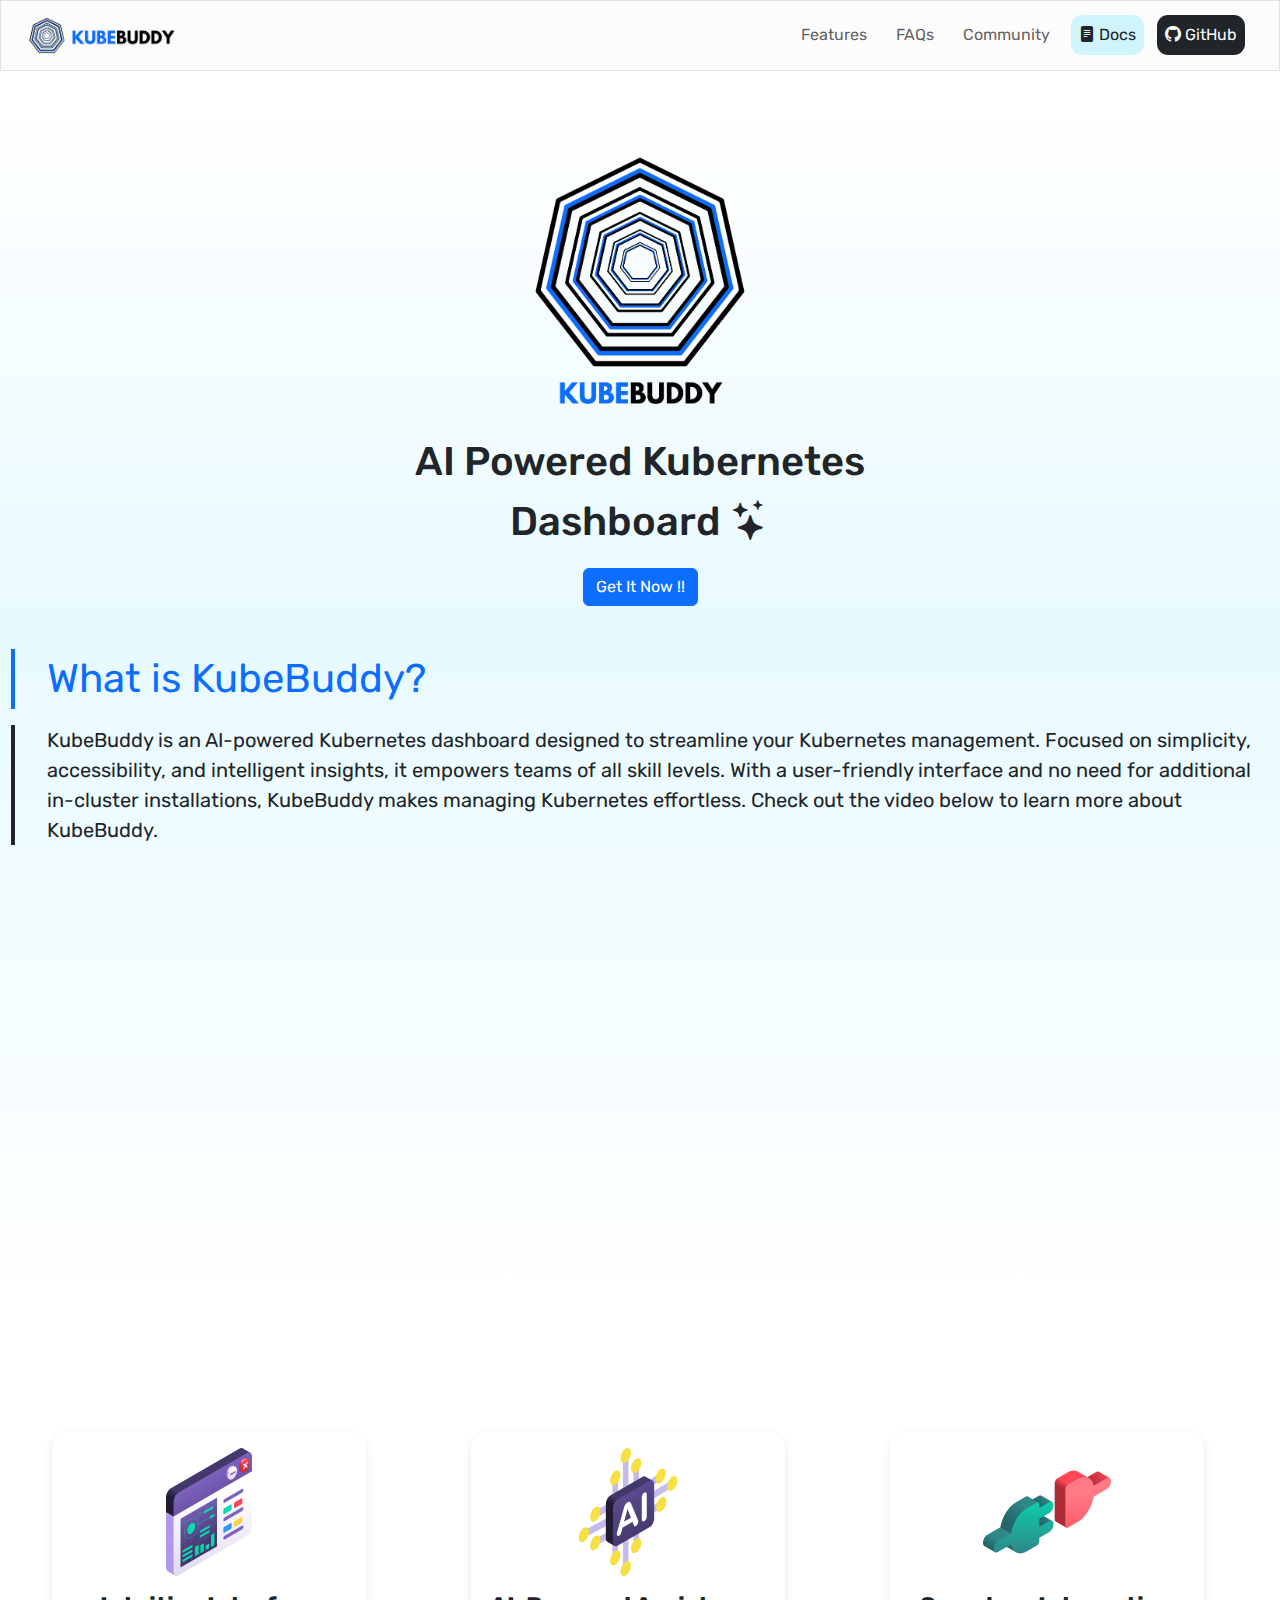
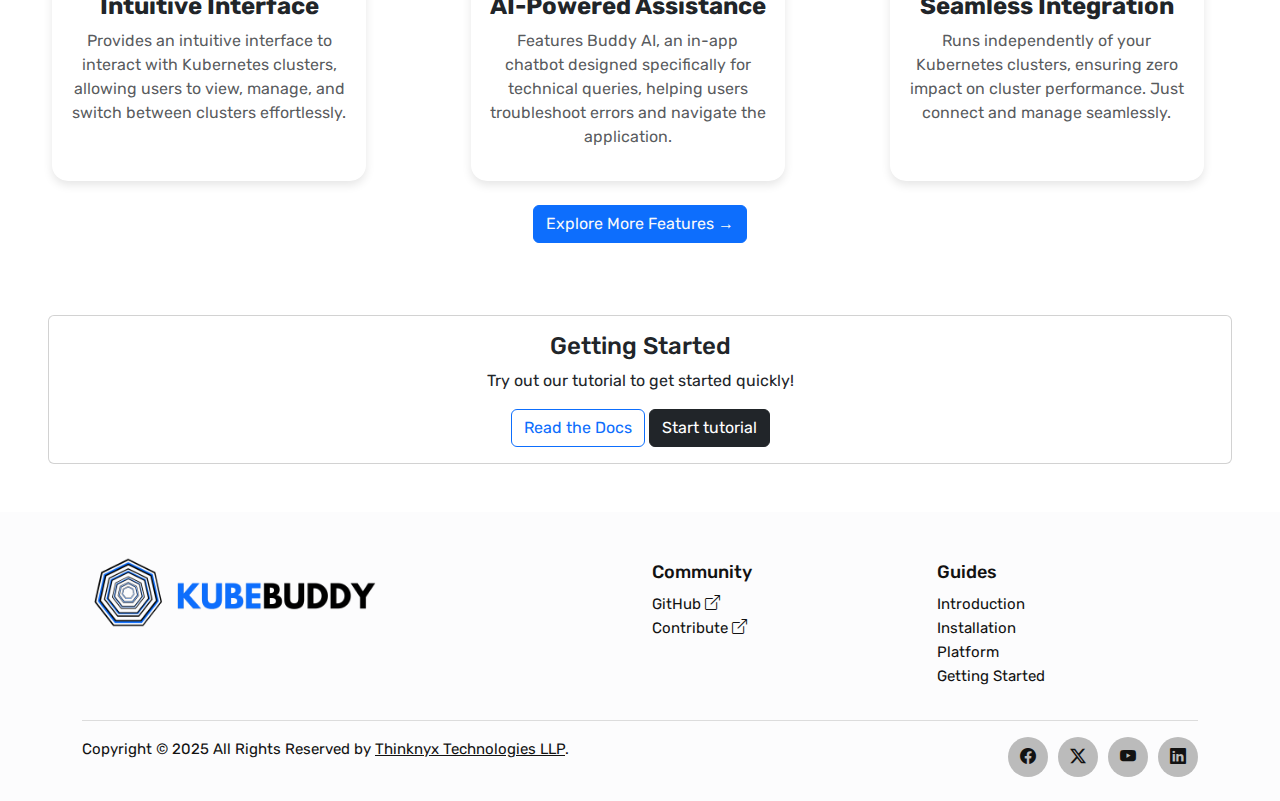
==== index.html @ 3a0cb21c "Updated web content." ====
<!DOCTYPE html>
<html lang="en">
<head>
    <meta charset="UTF-8" />
    <meta name="viewport" content="width=device-width, initial-scale=1.0" />
    <meta name="description"
        content="KubeBuddy is an AI-powered Kubernetes dashboard focused on simplicity and accessibility. It offers a clean UI without extra cluster installations and provides AI-driven error checks and suggestions.">
    <meta name="robots" content="index, docs">
    
    <meta property="og:url" content="https://kubebuddy.org/">
    <meta property="og:title" content="KubeBuddy">
    <meta property="og:description"
        content="KubeBuddy is an AI-powered Kubernetes dashboard focused on simplicity and accessibility. It offers a clean UI without extra cluster installations and provides AI-driven error checks and suggestions.">
    <meta property="og:type" content="website">
    <meta property="og:image" content="/KubeBuddy-no-title">
    <meta property="og:image:type" content="image/png">
    <meta property="og:image:width" content="2000">
    <meta property="og:image:height" content="1000">
    <title>KubeBuddy</title>
    
    <!-- Bootstrap CSS -->
    <link href="https://cdn.jsdelivr.net/npm/bootstrap@5.3.0/dist/css/bootstrap.min.css" rel="stylesheet">
    <!-- Bootstrap Icons -->
    <link rel="stylesheet" href="https://cdn.jsdelivr.net/npm/bootstrap-icons@1.11.3/font/bootstrap-icons.css">
    <!-- Custom CSS -->
    <link rel="stylesheet" href="./css/styles.css">
    <!-- Favicon -->
    <link rel="icon" href="./images/kb.png">
    
</head>
<body>
    
    <!-- Navbar -->
    <nav class="navbar navbar-expand-lg fixed-top border">
        <div class="container-fluid">
          <a class="navbar-brand" href="/">
            <img src="./images/logo-hz.png" alt="KubeBuddy" width="165" style="padding-left: .5em ;">
          </a>
          <button class="navbar-toggler" type="button" data-bs-toggle="offcanvas" data-bs-target="#offcanvasNavbar" aria-controls="offcanvasNavbar" aria-label="Toggle navigation">
            <span class="navbar-toggler-icon"></span>
          </button>
          <div class="offcanvas offcanvas-end" tabindex="-1" id="offcanvasNavbar" aria-labelledby="offcanvasNavbarLabel">
            <div class="offcanvas-header">
              <h5 class="offcanvas-title" id="offcanvasNavbarLabel"><span class="text-primary">Kube</span>Buddy</h5>
              <button type="button" class="btn-close" data-bs-dismiss="offcanvas" aria-label="Close"></button>
            </div>
            <div class="offcanvas-body">
              <ul class="navbar-nav justify-content-end flex-grow-1 pe-3">
                <li class="nav-item">
                  <a class="nav-link" href="features">Features</a>
                </li>
                <li class="nav-item">
                    <a class="nav-link" href="faqs">FAQs</a>
                </li>
                <li class="nav-item">
                    <a class="nav-link" href="community">Community</a>
                </li>
                <li class="nav-item docs bg-info-subtle">
                    <a href="docs" class="nav-link text-dark">
                        <i class="bi bi-file-text-fill"></i> Docs
                    </a>
                </li>
                <li class="nav-item github">
                    <a href="https://github.com/kubebuddy" target="_blank" class="nav-link text-light">
                        <i class="bi bi-github"></i> GitHub
                    </a>
                </li>
              </ul>
            </div>
          </div>
        </div>
    </nav>

    <!-- Section Info -->
    <div class="hero d-flex flex-column align-items-center">
        <div class="landing-logo col-12 col-md-6">
            <img src="./images/logo-vt.png" alt="KubeBuddy Logo" class="img-fluid">
        </div>
        <div class="landing-text col-12 col-md-6 d-flex justify-content-center flex-column align-items-center">
            <p class="text-center fs-1 fw-medium">
                AI Powered Kubernetes Dashboard <i class="bi bi-stars"></i>
            </p>
            
            <!-- <a href="https://github.com/kubebuddy/kubebuddy" class="btn btn-primary">Get It Now !!</a> -->
            <a href="#" class="btn btn-primary">Get It Now !!</a>
        </div>
    </div>
    <div class="information">
        <div class="content">
            <p class="text-primary fs-1 text-start">
                What is KubeBuddy?
            </p>
            <p class="text-start fs-5">
                KubeBuddy is an AI-powered Kubernetes dashboard designed to streamline your Kubernetes management. Focused on simplicity, accessibility, and intelligent insights, it empowers teams of all skill levels. With a user-friendly interface and no need for additional in-cluster installations, KubeBuddy makes managing Kubernetes effortless. Check out the video below to learn more about KubeBuddy.
            </p>
        </div>
        <div class="video-container" id="#video">
            <iframe width="700" height="400" src="https://www.youtube.com/embed/hSxQl-pWdC4?si=wjVl1HzQKHLx1uyA" title="YouTube video player" allowfullscreen></iframe>
        </div>
    </div>
  
    <!-- Features -->

    <br><br>
    
    <div id="features" class="container-fluid w-100 text-center py-4" style="background-color: #fff;">
      <div class="row flex flex-row justify-content-around w-100">
          <div class="col-md-3 mx-3 p-3 feature-card gradient m-4">
              <img src="./images/interface.png" alt="Intuitive Interface" class="features-img mb-3" style="width: 8rem;" />
              <h4 class="fw-bold">Intuitive Interface</h4>
              <p class="text-muted">
                  Provides an intuitive interface to interact with Kubernetes clusters, allowing users to view, manage, and switch between clusters effortlessly.
              </p>
          </div>
          <div class="col-md-3 mx-3 p-3 feature-card gradient m-4">
              <img src="./images/artificial-intelligence.png" alt="AI Assistance" class="features-img mb-3" style="width: 8rem;" />
              <h4 class="fw-bold">AI-Powered Assistance</h4>
              <p class="text-muted">
                  Features Buddy AI, an in-app chatbot designed specifically for technical queries, helping users troubleshoot errors and navigate the application.
              </p>
          </div>
          <div class="col-md-3 mx-3 p-3 feature-card gradient m-4">
              <img src="./images/connect.png" alt="Integration" class="features-img mb-3" style="width: 8rem;" />
              <h4 class="fw-bold">Seamless Integration</h4>
              <p class="text-muted">
                  Runs independently of your Kubernetes clusters, ensuring zero impact on cluster performance. Just connect and manage seamlessly.
              </p>
          </div>
      </div>
      <button class="btn btn-primary">
        <a href="features" class="text-decoration-none text-light">
          Explore More Features →
        </a>
      </button>
    </div>

    <div class="card text-center m-5">
      <div class="card-body">
        <h4 class="card-title">Getting Started</h4>
        <p class="card-text">Try out our tutorial to get started quickly!</p>
        <a href="docs" class="btn btn-outline-primary">Read the Docs</a>
        <a href="#video" class="btn btn-dark">Start tutorial</a>
      </div>
    </div>

    <!-- Site footer -->
    <footer class="site-footer">
      <div class="container">
        <div class="row">
          <div class="col-sm-12 col-md-6">
            <img src="./images/logo-hz.png" alt="" width="300">
          </div>

          <div class="col-xs-6 col-md-3">
            <h6>Community</h6>
            <ul class="footer-links">
              <li><a href="https://github.com/kubebuddy" target="_blank">GitHub <i class="bi bi-box-arrow-up-right"></i></a></li>
              <li><a href="https://github.com/kubebuddy/kubebuddy" target="_blank">Contribute <i class="bi bi-box-arrow-up-right"></i></a></li>
            </ul>
          </div>

          <div class="col-xs-6 col-md-3">
            <h6>Guides</h6>
            <ul class="footer-links">
              <li><a href="/docs/#introduction">Introduction</a></li>
              <li><a href="/docs/#installation">Installation</a></li>
              <li><a href="/docs/#platform">Platform</a></li>
              <li><a href="/docs/#getting-started">Getting Started</a></li>
            </ul>
          </div>
        </div>
        <hr>
      </div>
      <div class="container">
        <div class="row">
          <div class="col-md-8 col-sm-6 col-xs-12">
            <p class="copyright-text">Copyright &copy; 2025 All Rights Reserved by 
          <a href="https://thinknyx.com">Thinknyx Technologies LLP</a>.
            </p>
          </div>

          <div class="col-md-4 col-sm-6 col-xs-12">
            <ul class="social-icons">
              <li><a class="facebook" href="https://www.facebook.com/thinknyx"><i class="bi bi-facebook"></i></a></li>
              <li><a class="twitter" href="https://x.com/thinknyx"><i class="bi bi-twitter-x"></i></a></li>
              <li><a class="youtube" href="https://www.youtube.com/@thinknyxtechnologies7446"><i class="bi bi-youtube"></i></a></li>
              <li><a class="linkedin" href="https://in.linkedin.com/company/thinknyx-technologies"><i class="bi bi-linkedin"></i></a></li>   
            </ul>
          </div>
        </div>
      </div>
    </footer>

    <!-- Bootstrap JS Bundle (includes Popper) -->
    <script src="https://cdn.jsdelivr.net/npm/bootstrap@5.3.0/dist/js/bootstrap.bundle.min.js"></script>
    <!-- Custom JS -->
    <script src="./js/script.js"></script>
</body>
</html>
---- css/styles.css ----
/* CSS Variables for Colors */
@import url('https://fonts.googleapis.com/css2?family=League+Spartan:wght@100..900&family=Rubik:ital,wght@0,300..900;1,300..900&family=Titillium+Web:ital,wght@0,200;0,300;0,400;0,600;0,700;0,900;1,200;1,300;1,400;1,600;1,700&display=swap');


body {
    font-family: "Rubik", sans-serif;
    margin: 0;
    padding: 0;
    background-color: var(--bs-white);
    color: var(--bs-dark);
    font-size: 1rem;
    height: 100vh;
    
}

.navbar{
    background-color: var(--bs-light-bg-subtle);
    position: fixed;
    /* margin: 1em;
    border-radius: .6em; */
}

.github {
    background-color: var(--bs-dark);
    border-radius: .7em;
}
.docs {
    border-radius: .7em;
}

.nav-item{
    margin: .4em;
}
.nav-item a{
    padding: .5em;
}

li a:hover{
    font-weight: 500;
}

.hero{
    margin-top: 6rem;
    padding: 2rem;
    background: rgb(232,250,255);
    background: linear-gradient(0deg, rgba(232,250,255,1) 0%, rgba(255,255,255,1) 100%);
}


.landing-logo img{
    display: block;
    margin-left: auto;
    margin-right: auto;
    width: 50%;
}

.information {
    text-align: center;
    background: rgb(255,255,255,1); 
    background: linear-gradient(0deg, rgba(255,255,255,1) 0%, rgba(232,250,255) 100%);
}

.hero-all {
  padding: 2rem;
  margin-top: 8rem;
  text-align: center;
  background: rgb(232,250,255);
  background: linear-gradient(0deg, rgba(232,250,255,1) 0%, rgba(255,255,255,1) 100%);
}


.faqs{
  padding: 2rem 3rem;
  margin-bottom: 8rem;
  background: rgb(255,255,255,1); 
  background: linear-gradient(0deg, rgba(255,255,255,1) 0%, rgba(232,250,255) 100%);
}

.information .content{
    padding: .7rem;
}

.information .content p{
    padding-left: 2rem;
    border-left: 4px solid;
}


.video-container {
    display: flex;
    justify-content: center;
    align-items: center;
    height: 100%; 
    margin: 2rem;
}

/* Features */

.fetures-img {
  width: 8rem;
  height: 8rem;
  padding-bottom: 1rem;
}

.feature-card {
  background: white;
  border-radius: 1rem;
  box-shadow: 0 4px 10px rgba(0, 0, 0, 0.1);
  transition: transform 0.2s ease-in-out;
}
.feature-card:hover {
  transform: translateY(-5px);
  background: rgb(232,250,255);
  background: linear-gradient(0deg, rgba(232,250,255,1) 0%, rgba(255,255,255,1) 100%);
}

/* Community */
.hero-section {
  padding: 2rem;
  margin-top: 8rem;
  background: rgb(232,250,255);
  background: linear-gradient(0deg, rgba(232,250,255,1) 0%, rgba(255,255,255,1) 100%);
}

#about, #features-page{
  background: rgb(255,255,255,1); 
  background: linear-gradient(0deg, rgba(255,255,255,1) 0%, rgba(232,250,255) 100%);
}

/* Footer */

.site-footer
{
  background-color: var(--bs-light-bg-subtle);
  padding:45px 0 20px;
  font-size:15px;
  line-height:24px;
  color:#121212;
}
.site-footer hr
{
  border-top-color:#bbb;
  opacity:0.5
}
.site-footer hr.small
{
  margin:20px 0
}
.site-footer h6
{
  font-size: large;
  margin-top:5px;
}
.site-footer a
{
  color:#121212;
}
.site-footer a:hover
{
  color:#3366cc;
  text-decoration:none;
}
.footer-links
{
  padding-left:0;
  list-style:none
}
.footer-links li
{
  display:block
}
.footer-links a
{
  color:#121212;
  text-decoration:none;  
}
.footer-links a:active,.footer-links a:focus,.footer-links a:hover
{
  color:#3366cc;
  text-decoration:none;
}
.footer-links.inline li
{
  display:inline-block
}
.site-footer .social-icons
{
  text-align:right
}
.site-footer .social-icons a
{
  width:40px;
  height:40px;
  line-height:40px;
  margin-left:6px;
  margin-right:0;
  border-radius:100%;
  background-color:#bbb;
}
.copyright-text
{
  margin:0
}
@media (max-width:991px)
{
  .site-footer [class^=col-]
  {
    margin-bottom:30px
  }
}
@media (max-width:767px)
{
  .site-footer
  {
    padding-bottom:0
  }
  .site-footer .copyright-text,.site-footer .social-icons
  {
    text-align:center
  }
}
.social-icons
{
  padding-left:0;
  margin-bottom:0;
  list-style:none
}
.social-icons li
{
  display:inline-block;
  margin-bottom:4px
}
.social-icons li.title
{
  margin-right:15px;
  text-transform:uppercase;
  color:#121212;
  font-weight:700;
  font-size:13px
}
.social-icons a{
  background-color:#eceeef;
  color:#121212;
  font-size:16px;
  display:inline-block;
  line-height:44px;
  width:44px;
  height:44px;
  text-align:center;
  margin-right:8px;
  border-radius:100%;
  -webkit-transition:all .2s linear;
  -o-transition:all .2s linear;
  transition:all .2s linear
}
.social-icons a:active,.social-icons a:focus,.social-icons a:hover
{
  color:#fff;
  background-color:#29aafe
}
.social-icons.size-sm a
{
  line-height:34px;
  height:34px;
  width:34px;
  font-size:14px
}
.social-icons a.facebook:hover
{
  background-color:#3b5998
}
.social-icons a.twitter:hover
{
  background-color:#282829
}
.social-icons a.linkedin:hover
{
  background-color:#007bb6
}
.social-icons a.youtube:hover
{
  background-color:#ff0000
}
@media (max-width:767px)
{
  .social-icons li.title
  {
    display:block;
    margin-right:0;
    font-weight:600
  }
}
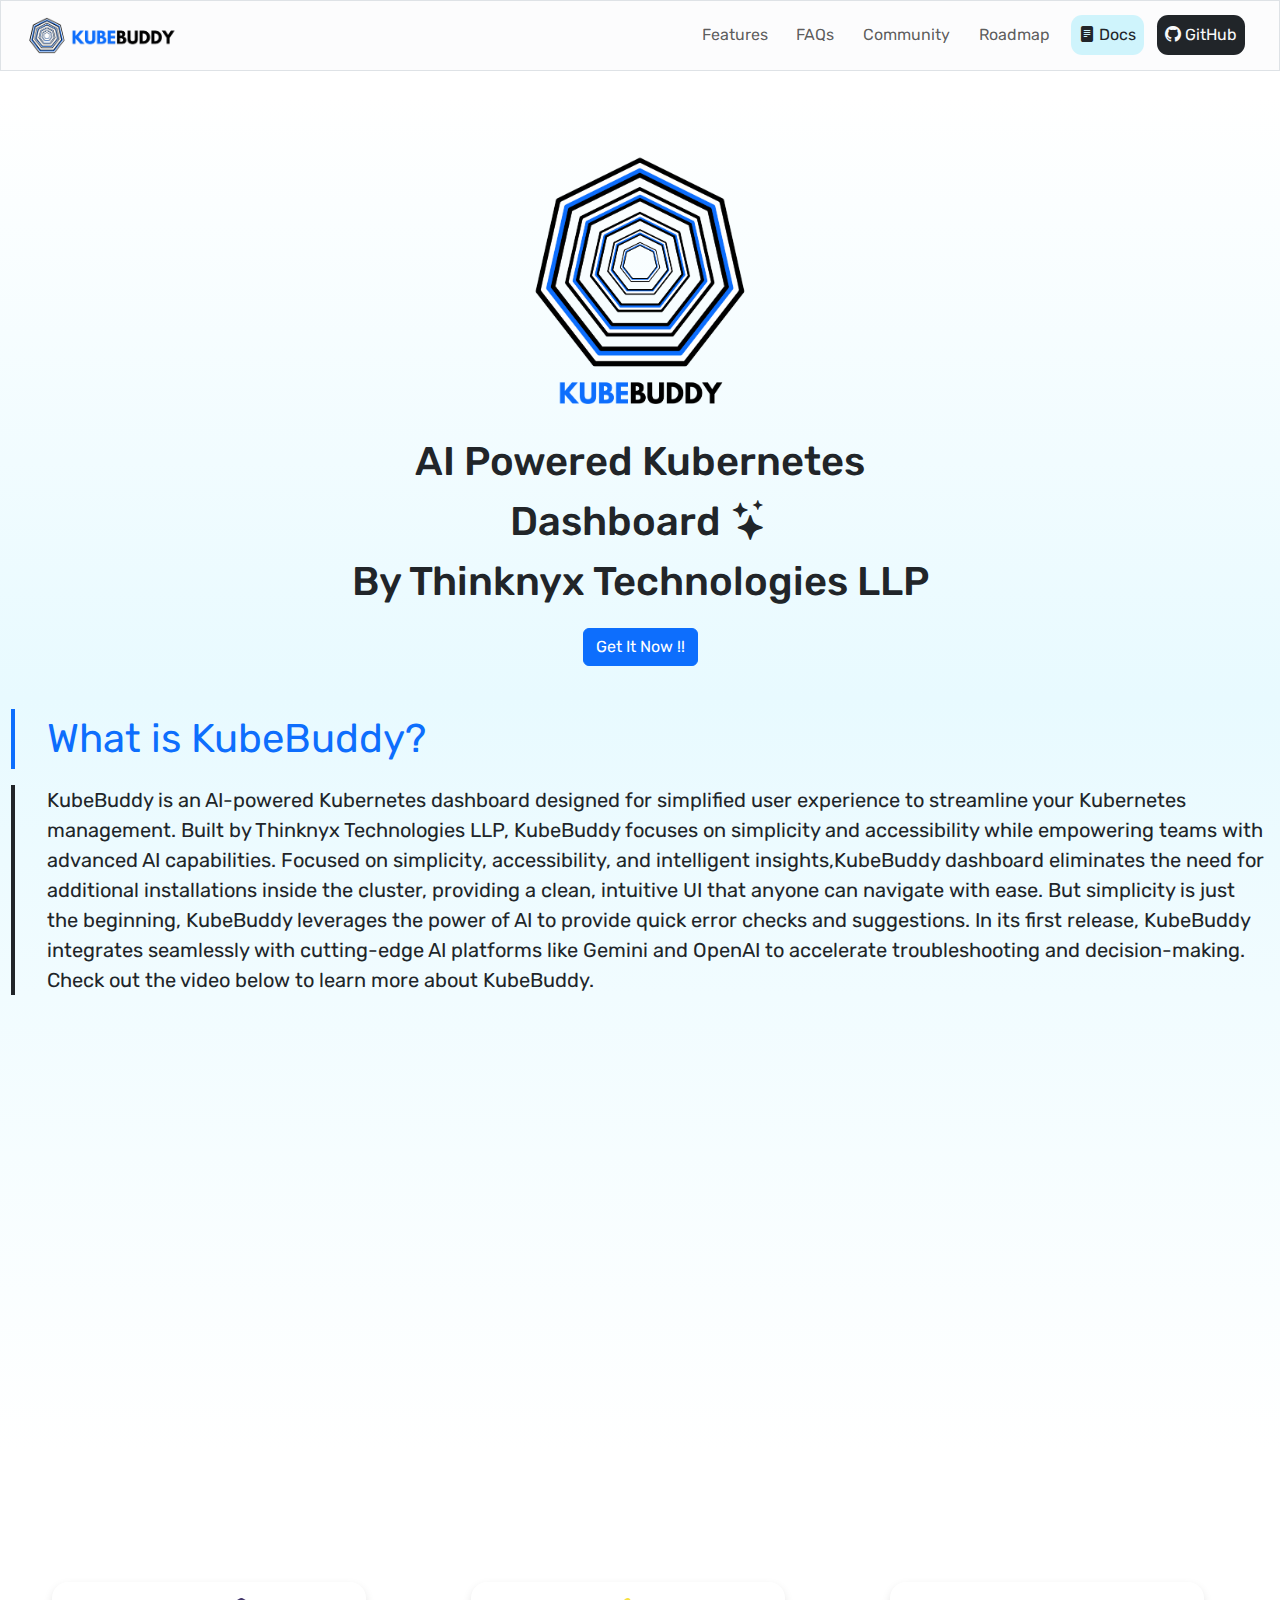
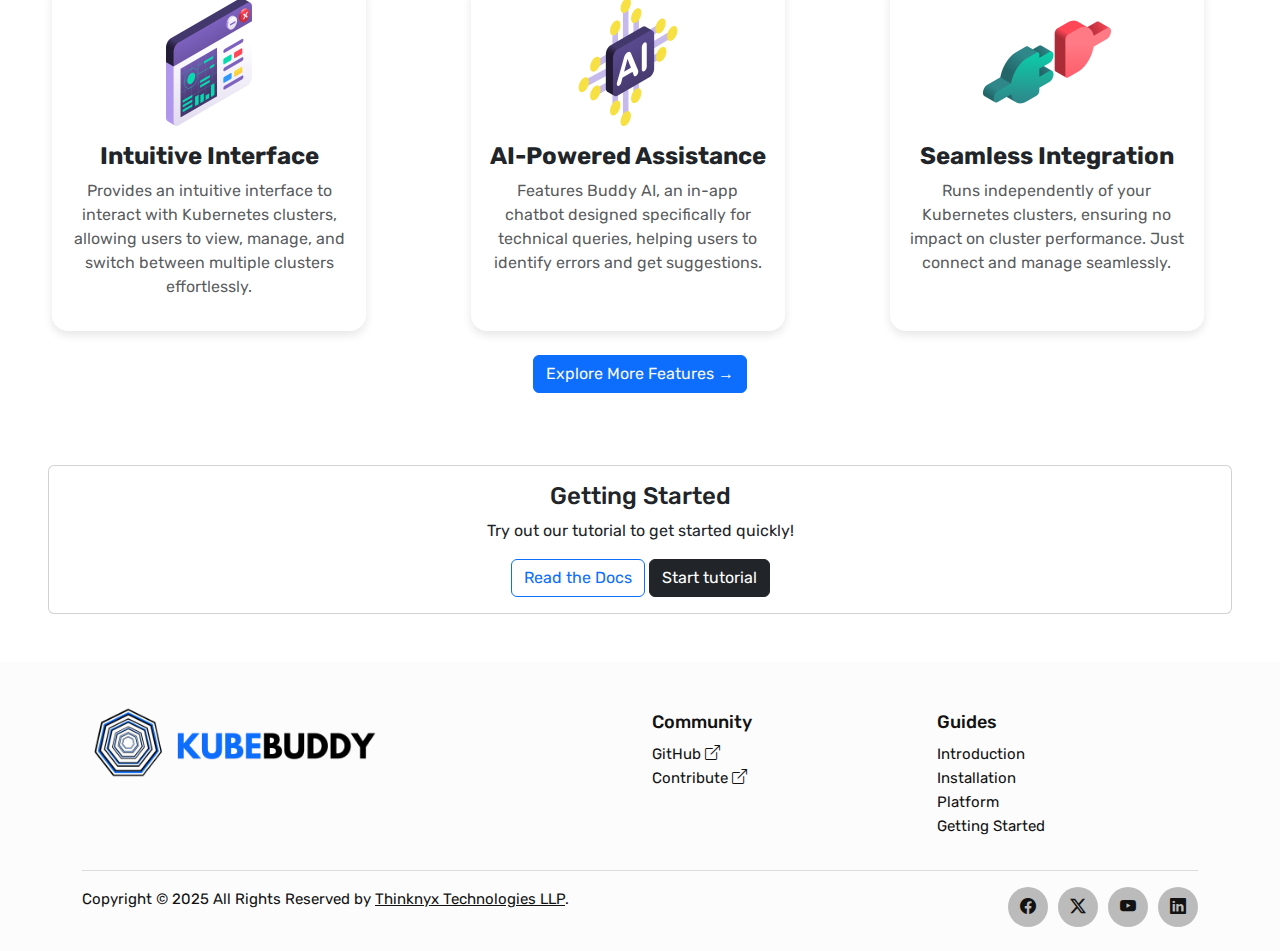
==== commit 8a24d198: "Roadmap added." ====
--- a/index.html
+++ b/index.html
@@ -55,8 +55,11 @@
                 <li class="nav-item">
                     <a class="nav-link" href="community">Community</a>
                 </li>
+                <li class="nav-item">
+                  <a class="nav-link" href="roadmap">Roadmap</a>
+                </li>
                 <li class="nav-item docs bg-info-subtle">
-                    <a href="docs" class="nav-link text-dark">
+                    <a href="documents" class="nav-link text-dark">
                         <i class="bi bi-file-text-fill"></i> Docs
                     </a>
                 </li>
@@ -79,10 +82,10 @@
         <div class="landing-text col-12 col-md-6 d-flex justify-content-center flex-column align-items-center">
             <p class="text-center fs-1 fw-medium">
                 AI Powered Kubernetes Dashboard <i class="bi bi-stars"></i>
+                <br> By Thinknyx Technologies LLP
             </p>
             
-            <!-- <a href="https://github.com/kubebuddy/kubebuddy" class="btn btn-primary">Get It Now !!</a> -->
-            <a href="#" class="btn btn-primary">Get It Now !!</a>
+            <a href="https://github.com/kubebuddy/kubebuddy" target="_blank" class="btn btn-primary">Get It Now !!</a>
         </div>
     </div>
     <div class="information">
@@ -91,7 +94,7 @@
                 What is KubeBuddy?
             </p>
             <p class="text-start fs-5">
-                KubeBuddy is an AI-powered Kubernetes dashboard designed to streamline your Kubernetes management. Focused on simplicity, accessibility, and intelligent insights, it empowers teams of all skill levels. With a user-friendly interface and no need for additional in-cluster installations, KubeBuddy makes managing Kubernetes effortless. Check out the video below to learn more about KubeBuddy.
+                KubeBuddy is an AI-powered Kubernetes dashboard designed for simplified user experience to streamline your Kubernetes management. Built by Thinknyx Technologies LLP, KubeBuddy focuses on simplicity and accessibility while empowering teams with advanced AI capabilities. Focused on simplicity, accessibility, and intelligent insights,KubeBuddy dashboard eliminates the need for additional installations inside the cluster, providing a clean, intuitive UI that anyone can navigate with ease. But simplicity is just the beginning, KubeBuddy leverages the power of AI to provide quick error checks and suggestions. In its first release, KubeBuddy integrates seamlessly with cutting-edge AI platforms like Gemini and OpenAI to accelerate troubleshooting and decision-making. Check out the video below to learn more about KubeBuddy.
             </p>
         </div>
         <div class="video-container" id="#video">
@@ -109,21 +112,21 @@
               <img src="./images/interface.png" alt="Intuitive Interface" class="features-img mb-3" style="width: 8rem;" />
               <h4 class="fw-bold">Intuitive Interface</h4>
               <p class="text-muted">
-                  Provides an intuitive interface to interact with Kubernetes clusters, allowing users to view, manage, and switch between clusters effortlessly.
+                  Provides an intuitive interface to interact with Kubernetes clusters, allowing users to view, manage, and switch between multiple clusters effortlessly.
               </p>
           </div>
           <div class="col-md-3 mx-3 p-3 feature-card gradient m-4">
               <img src="./images/artificial-intelligence.png" alt="AI Assistance" class="features-img mb-3" style="width: 8rem;" />
               <h4 class="fw-bold">AI-Powered Assistance</h4>
               <p class="text-muted">
-                  Features Buddy AI, an in-app chatbot designed specifically for technical queries, helping users troubleshoot errors and navigate the application.
+                  Features Buddy AI, an in-app chatbot designed specifically for technical queries, helping users to identify errors and get suggestions.
               </p>
           </div>
           <div class="col-md-3 mx-3 p-3 feature-card gradient m-4">
               <img src="./images/connect.png" alt="Integration" class="features-img mb-3" style="width: 8rem;" />
               <h4 class="fw-bold">Seamless Integration</h4>
               <p class="text-muted">
-                  Runs independently of your Kubernetes clusters, ensuring zero impact on cluster performance. Just connect and manage seamlessly.
+                  Runs independently of your Kubernetes clusters, ensuring no impact on cluster performance. Just connect and manage seamlessly.
               </p>
           </div>
       </div>
@@ -138,8 +141,8 @@
       <div class="card-body">
         <h4 class="card-title">Getting Started</h4>
         <p class="card-text">Try out our tutorial to get started quickly!</p>
-        <a href="docs" class="btn btn-outline-primary">Read the Docs</a>
-        <a href="#video" class="btn btn-dark">Start tutorial</a>
+        <a href="documents" class="btn btn-outline-primary">Read the Docs</a>
+        <a href="https://www.youtube.com/embed/hSxQl-pWdC4?si=wjVl1HzQKHLx1uyA" target="_blank" class="btn btn-dark">Start tutorial</a>
       </div>
     </div>
 
@@ -162,10 +165,10 @@
           <div class="col-xs-6 col-md-3">
             <h6>Guides</h6>
             <ul class="footer-links">
-              <li><a href="/docs/#introduction">Introduction</a></li>
-              <li><a href="/docs/#installation">Installation</a></li>
-              <li><a href="/docs/#platform">Platform</a></li>
-              <li><a href="/docs/#getting-started">Getting Started</a></li>
+              <li><a href="/documents/#introduction">Introduction</a></li>
+              <li><a href="/documents/#installation">Installation</a></li>
+              <li><a href="/documents/#platform">Platform</a></li>
+              <li><a href="/documents/#getting-started">Getting Started</a></li>
             </ul>
           </div>
         </div>
@@ -175,16 +178,16 @@
         <div class="row">
           <div class="col-md-8 col-sm-6 col-xs-12">
             <p class="copyright-text">Copyright &copy; 2025 All Rights Reserved by 
-          <a href="https://thinknyx.com">Thinknyx Technologies LLP</a>.
+          <a href="https://thinknyx.com" target="_blank">Thinknyx Technologies LLP</a>.
             </p>
           </div>
 
           <div class="col-md-4 col-sm-6 col-xs-12">
             <ul class="social-icons">
-              <li><a class="facebook" href="https://www.facebook.com/thinknyx"><i class="bi bi-facebook"></i></a></li>
-              <li><a class="twitter" href="https://x.com/thinknyx"><i class="bi bi-twitter-x"></i></a></li>
-              <li><a class="youtube" href="https://www.youtube.com/@thinknyxtechnologies7446"><i class="bi bi-youtube"></i></a></li>
-              <li><a class="linkedin" href="https://in.linkedin.com/company/thinknyx-technologies"><i class="bi bi-linkedin"></i></a></li>   
+              <li><a class="facebook" href="https://www.facebook.com/thinknyx" target="_blank"><i class="bi bi-facebook"></i></a></li>
+              <li><a class="twitter" href="https://x.com/thinknyx" target="_blank"><i class="bi bi-twitter-x"></i></a></li>
+              <li><a class="youtube" href="https://www.youtube.com/@thinknyxtechnologies7446" target="_blank"><i class="bi bi-youtube"></i></a></li>
+              <li><a class="linkedin" href="https://in.linkedin.com/company/thinknyx-technologies" target="_blank"><i class="bi bi-linkedin"></i></a></li>
             </ul>
           </div>
         </div>
@@ -196,4 +199,4 @@
     <!-- Custom JS -->
     <script src="./js/script.js"></script>
 </body>
-</html>
+</html>